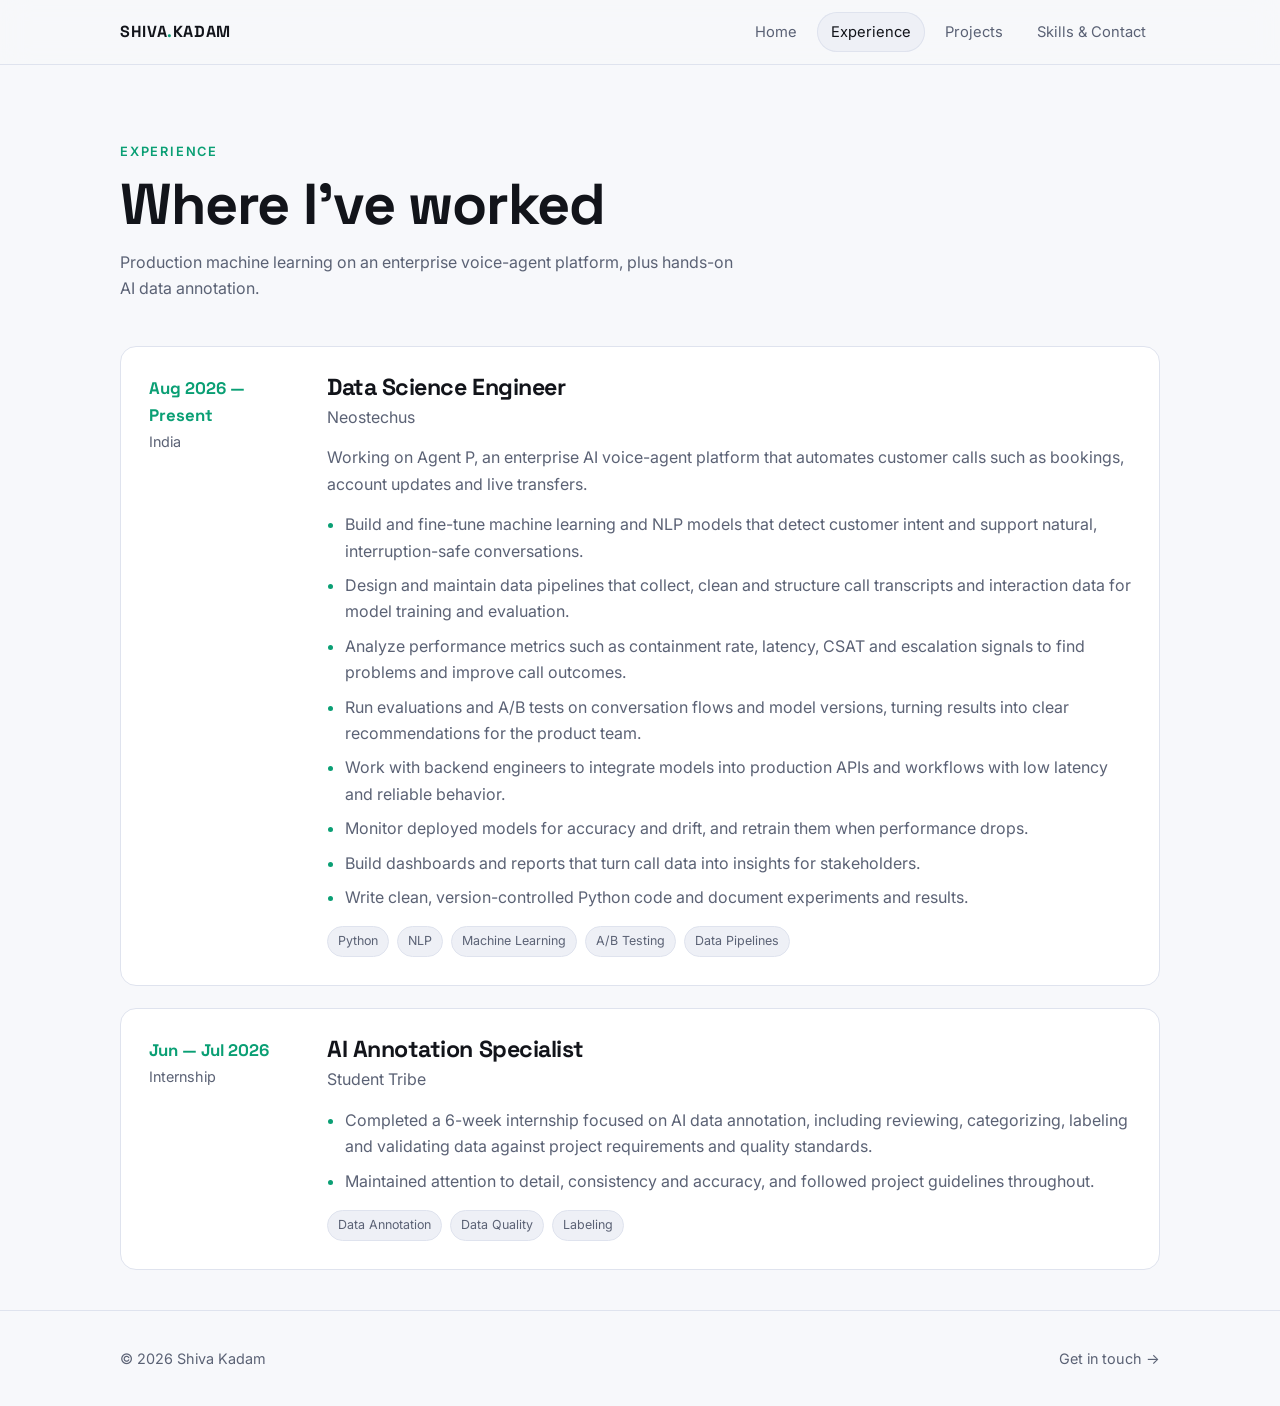
==== experience.html @ d68399bc "Add files via upload" ====
<!doctype html>
<html lang="en">
<head>
<meta charset="utf-8">
<meta name="viewport" content="width=device-width, initial-scale=1">
<title>Experience — Shiva Kadam</title>
<meta name="description" content="Work experience of Shiva Kadam: Data Science Engineer at Neostechus and AI Annotation Specialist at Student Tribe.">
<link rel="preconnect" href="https://fonts.googleapis.com">
<link rel="preconnect" href="https://fonts.gstatic.com" crossorigin>
<link href="https://fonts.googleapis.com/css2?family=Inter:wght@400;500;600&family=Space+Grotesk:wght@500;700&display=swap" rel="stylesheet">
<link rel="canonical" href="https://shivakadam22.com/experience">
<link rel="stylesheet" href="/styles.css">
</head>
<body>
<header class="nav"><div class="wrap">
  <a class="logo" href="/">SHIVA<span>.</span>KADAM</a>
  <button class="burger" aria-label="Menu" aria-expanded="false">Menu</button>
  <nav class="links">
    <a href="/">Home</a>
    <a class="active" href="/experience">Experience</a>
    <a href="/projects">Projects</a>
    <a href="/skills">Skills &amp; Contact</a>
  </nav>
</div></header>

<main><div class="wrap">
  <div class="page-head">
    <span class="eyebrow">Experience</span>
    <h1>Where I've worked</h1>
    <p class="sub">Production machine learning on an enterprise voice-agent platform, plus hands-on AI data annotation.</p>
  </div>

  <div class="timeline">
    <article class="role reveal">
      <div class="when"><b>Aug 2026 — Present</b>India</div>
      <div>
        <h3>Data Science Engineer</h3>
        <p class="org">Neostechus</p>
        <p style="color:var(--muted);margin-bottom:14px">Working on Agent P, an enterprise AI voice-agent platform that automates customer calls such as bookings, account updates and live transfers.</p>
        <ul>
          <li>Build and fine-tune machine learning and NLP models that detect customer intent and support natural, interruption-safe conversations.</li>
          <li>Design and maintain data pipelines that collect, clean and structure call transcripts and interaction data for model training and evaluation.</li>
          <li>Analyze performance metrics such as containment rate, latency, CSAT and escalation signals to find problems and improve call outcomes.</li>
          <li>Run evaluations and A/B tests on conversation flows and model versions, turning results into clear recommendations for the product team.</li>
          <li>Work with backend engineers to integrate models into production APIs and workflows with low latency and reliable behavior.</li>
          <li>Monitor deployed models for accuracy and drift, and retrain them when performance drops.</li>
          <li>Build dashboards and reports that turn call data into insights for stakeholders.</li>
          <li>Write clean, version-controlled Python code and document experiments and results.</li>
        </ul>
        <div class="tags"><span class="tag">Python</span><span class="tag">NLP</span><span class="tag">Machine Learning</span><span class="tag">A/B Testing</span><span class="tag">Data Pipelines</span></div>
      </div>
    </article>

    <article class="role reveal">
      <div class="when"><b>Jun — Jul 2026</b>Internship</div>
      <div>
        <h3>AI Annotation Specialist</h3>
        <p class="org">Student Tribe</p>
        <ul>
          <li>Completed a 6-week internship focused on AI data annotation, including reviewing, categorizing, labeling and validating data against project requirements and quality standards.</li>
          <li>Maintained attention to detail, consistency and accuracy, and followed project guidelines throughout.</li>
        </ul>
        <div class="tags"><span class="tag">Data Annotation</span><span class="tag">Data Quality</span><span class="tag">Labeling</span></div>
      </div>
    </article>
  </div>
</div></main>

<footer><div class="wrap">
  <span>© 2026 Shiva Kadam</span>
  <a href="/skills#contact">Get in touch →</a>
</div></footer>
<script src="/script.js"></script>
</body>
</html>
---- styles.css ----
:root{
  --bg:#0b0c0f;--bg2:#12141a;--card:#151821;--line:#232734;
  --text:#e9ebf1;--muted:#9aa1b2;--accent:#7cf0c4;--accent2:#6aa7ff;
  --radius:16px;--max:1080px;
}
@media (prefers-color-scheme: light){
  :root{--bg:#f7f8fb;--bg2:#eef0f6;--card:#ffffff;--line:#dfe3ee;--text:#12141a;--muted:#5b6275;--accent:#0a9f74;--accent2:#2d63d8}
}
*{box-sizing:border-box;margin:0;padding:0}
html{scroll-behavior:smooth}
body{background:var(--bg);color:var(--text);font-family:'Inter',system-ui,sans-serif;line-height:1.65;-webkit-font-smoothing:antialiased}
a{color:inherit;text-decoration:none}
h1,h2,h3{font-family:'Space Grotesk','Inter',sans-serif;line-height:1.1;letter-spacing:-.02em}
.wrap{max-width:var(--max);margin:0 auto;padding:0 20px}

/* nav */
header.nav{position:sticky;top:0;z-index:50;backdrop-filter:blur(14px);background:color-mix(in srgb,var(--bg) 80%,transparent);border-bottom:1px solid var(--line)}
.nav .wrap{display:flex;align-items:center;justify-content:space-between;height:64px}
.logo{font-family:'Space Grotesk';font-weight:700;letter-spacing:.04em}
.logo span{color:var(--accent)}
.links{display:flex;gap:6px;align-items:center}
.links a{padding:8px 14px;border-radius:999px;color:var(--muted);font-size:.92rem;transition:.2s}
.links a:hover{color:var(--text);background:var(--bg2)}
.links a.active{color:var(--text);background:var(--bg2);box-shadow:inset 0 0 0 1px var(--line)}
.burger{display:none;background:none;border:1px solid var(--line);color:var(--text);border-radius:10px;padding:8px 12px;font-size:1rem;cursor:pointer}
@media(max-width:720px){
  .burger{display:block}
  .links{display:none;position:absolute;top:64px;left:0;right:0;flex-direction:column;align-items:stretch;background:var(--bg);border-bottom:1px solid var(--line);padding:12px 20px}
  .links.open{display:flex}
}

/* hero */
.hero{padding:96px 0 72px;position:relative;overflow:hidden}
.hero::before{content:"";position:absolute;inset:-20% -10% auto auto;width:560px;height:560px;background:radial-gradient(circle,color-mix(in srgb,var(--accent) 22%,transparent),transparent 65%);filter:blur(20px);pointer-events:none}
.badge{display:inline-flex;gap:8px;align-items:center;font-size:.82rem;color:var(--muted);border:1px solid var(--line);padding:6px 12px;border-radius:999px;background:var(--bg2)}
.dot{width:8px;height:8px;border-radius:50%;background:var(--accent);box-shadow:0 0 0 4px color-mix(in srgb,var(--accent) 25%,transparent)}
.hero h1{font-size:clamp(2.8rem,9vw,6rem);margin:22px 0 14px;font-weight:700}
.hero h1 em{font-style:normal;color:var(--accent)}
.lede{font-size:clamp(1.05rem,2.2vw,1.35rem);color:var(--muted);max-width:640px}
.cta{display:flex;flex-wrap:wrap;gap:12px;margin-top:32px}
.btn{display:inline-flex;align-items:center;gap:8px;padding:12px 20px;border-radius:12px;font-weight:600;font-size:.95rem;border:1px solid var(--line);background:var(--card);transition:.2s}
.btn:hover{transform:translateY(-2px);border-color:var(--accent)}
.btn.primary{background:var(--accent);color:#07130e;border-color:transparent}
.stats{display:grid;grid-template-columns:repeat(auto-fit,minmax(170px,1fr));gap:14px;margin-top:56px}
.stat{padding:18px;border:1px solid var(--line);border-radius:var(--radius);background:var(--card)}
.stat b{display:block;font-family:'Space Grotesk';font-size:1.25rem}
.stat span{color:var(--muted);font-size:.88rem}

/* sections */
section{padding:64px 0}
.eyebrow{color:var(--accent);font-size:.8rem;letter-spacing:.14em;text-transform:uppercase;font-weight:600}
h2{font-size:clamp(1.8rem,4.5vw,2.8rem);margin:10px 0 12px}
.sub{color:var(--muted);max-width:620px}
.page-head{padding:72px 0 8px}
.page-head h1{font-size:clamp(2.2rem,6vw,3.6rem);margin:10px 0 12px}

/* cards */
.grid{display:grid;gap:18px;grid-template-columns:repeat(auto-fill,minmax(300px,1fr));margin-top:32px}
.card{background:var(--card);border:1px solid var(--line);border-radius:var(--radius);padding:24px;transition:.25s;display:flex;flex-direction:column;gap:12px}
.card:hover{transform:translateY(-4px);border-color:color-mix(in srgb,var(--accent) 60%,var(--line))}
.card h3{font-size:1.3rem}
.card p{color:var(--muted);font-size:.97rem}
.tag{display:inline-block;font-size:.78rem;padding:4px 10px;border-radius:999px;border:1px solid var(--line);color:var(--muted);background:var(--bg2)}
.tags{display:flex;flex-wrap:wrap;gap:8px}
.kind{font-size:.76rem;color:var(--accent2);text-transform:uppercase;letter-spacing:.1em;font-weight:600}

/* filters */
.filters{display:flex;flex-wrap:wrap;gap:8px;margin-top:28px}
.chip{border:1px solid var(--line);background:var(--card);color:var(--muted);padding:8px 16px;border-radius:999px;cursor:pointer;font:inherit;font-size:.9rem;transition:.2s}
.chip.on,.chip:hover{color:var(--text);border-color:var(--accent)}
.chip.on{background:color-mix(in srgb,var(--accent) 14%,var(--card))}

/* timeline */
.timeline{margin-top:36px;display:grid;gap:22px;position:relative}
.role{display:grid;grid-template-columns:150px 1fr;gap:28px;padding:28px;border:1px solid var(--line);border-radius:var(--radius);background:var(--card)}
.role .when{color:var(--muted);font-size:.9rem}
.role .when b{display:block;color:var(--accent);font-family:'Space Grotesk';font-size:1.05rem}
.role h3{font-size:1.45rem}
.role .org{color:var(--muted);margin:4px 0 14px}
.role ul{padding-left:18px;display:grid;gap:8px;color:var(--muted)}
.role li::marker{color:var(--accent)}
.role .tags{margin-top:16px}
@media(max-width:720px){.role{grid-template-columns:1fr;gap:12px;padding:22px}}

/* skills */
.skillgrid{display:grid;gap:18px;grid-template-columns:repeat(auto-fit,minmax(260px,1fr));margin-top:32px}
.skillbox h3{font-size:1.05rem;margin-bottom:12px}

/* contact */
.contact{display:grid;gap:14px;margin-top:28px}
.contact a.row{display:flex;justify-content:space-between;gap:12px;padding:18px 20px;border:1px solid var(--line);border-radius:14px;background:var(--card);transition:.2s;flex-wrap:wrap}
.contact a.row:hover{border-color:var(--accent);transform:translateX(4px)}
.contact .k{color:var(--muted)}

footer{border-top:1px solid var(--line);padding:36px 0;color:var(--muted);font-size:.9rem;margin-top:40px}
footer .wrap{display:flex;justify-content:space-between;gap:16px;flex-wrap:wrap}

.reveal{opacity:0;transform:translateY(14px);transition:opacity .6s,transform .6s}
.reveal.in{opacity:1;transform:none}
@media(prefers-reduced-motion:reduce){.reveal{opacity:1;transform:none;transition:none}html{scroll-behavior:auto}}
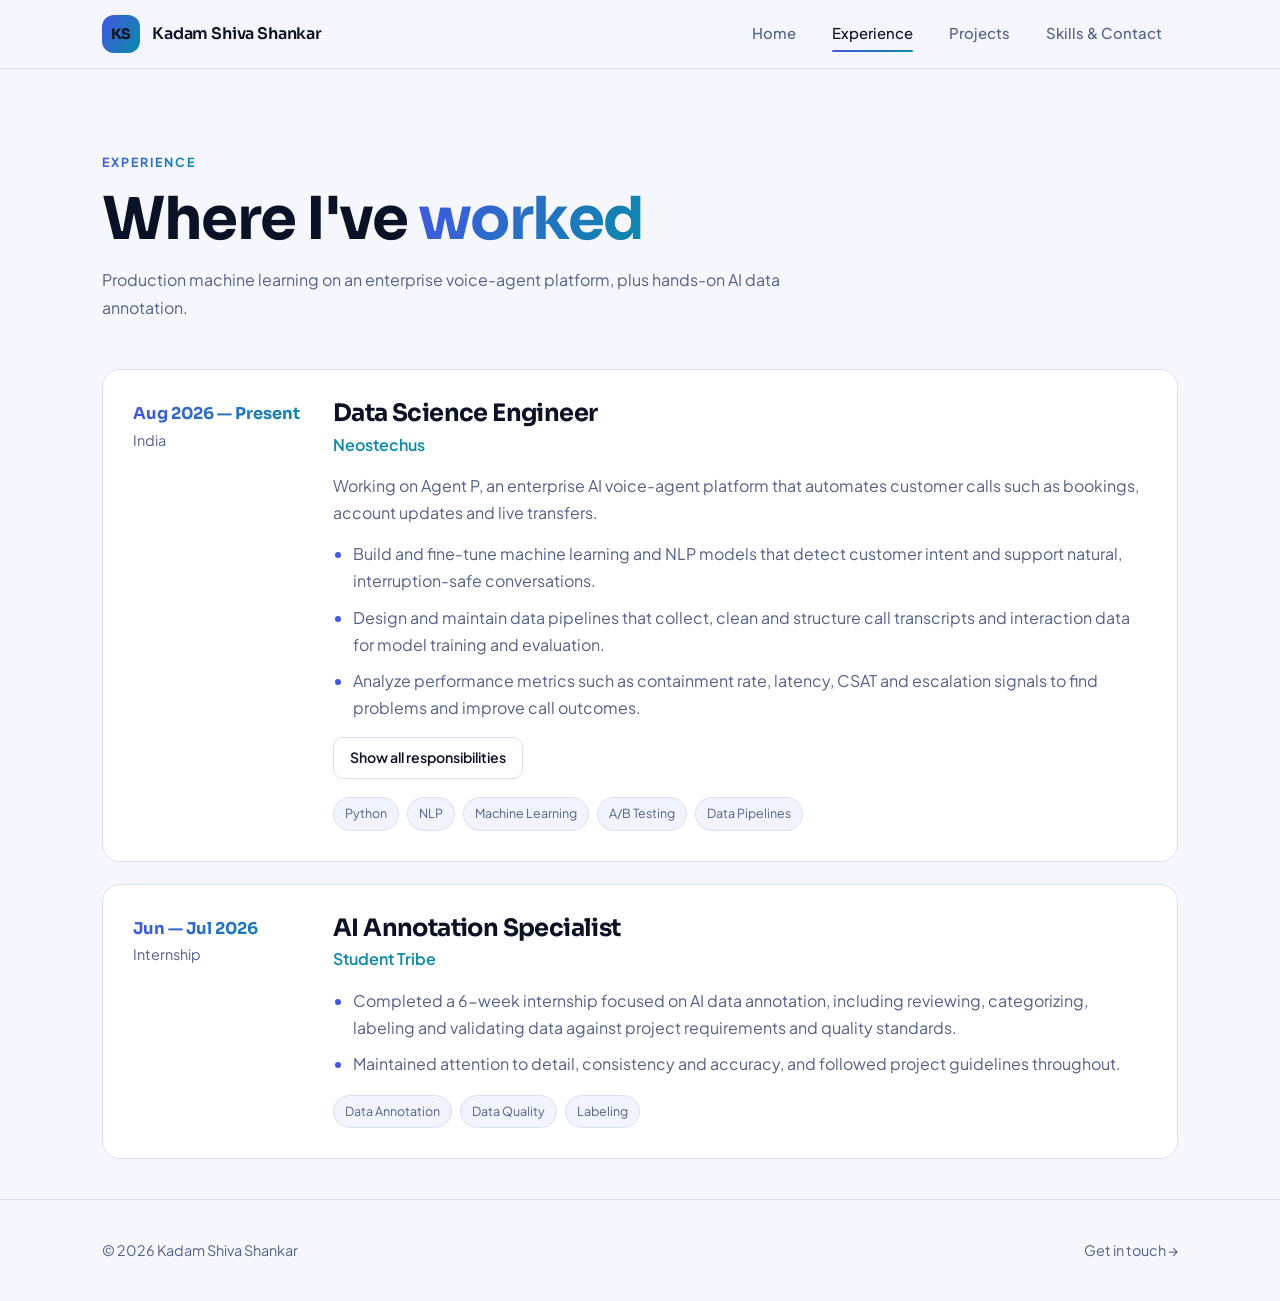
==== commit 0c6519a0: "Add files via upload" ====
--- a/experience.html
+++ b/experience.html
@@ -3,17 +3,17 @@
 <head>
 <meta charset="utf-8">
 <meta name="viewport" content="width=device-width, initial-scale=1">
-<title>Experience — Shiva Kadam</title>
-<meta name="description" content="Work experience of Shiva Kadam: Data Science Engineer at Neostechus and AI Annotation Specialist at Student Tribe.">
+<title>Experience — Kadam Shiva Shankar</title>
+<meta name="description" content="Experience of Kadam Shiva Shankar: Data Science Engineer at Neostechus and AI Annotation Specialist at Student Tribe.">
 <link rel="preconnect" href="https://fonts.googleapis.com">
 <link rel="preconnect" href="https://fonts.gstatic.com" crossorigin>
-<link href="https://fonts.googleapis.com/css2?family=Inter:wght@400;500;600&family=Space+Grotesk:wght@500;700&display=swap" rel="stylesheet">
+<link href="https://fonts.googleapis.com/css2?family=Plus+Jakarta+Sans:wght@400;500;600&family=Sora:wght@500;600;700&display=swap" rel="stylesheet">
 <link rel="canonical" href="https://shivakadam22.com/experience">
 <link rel="stylesheet" href="/styles.css">
 </head>
 <body>
 <header class="nav"><div class="wrap">
-  <a class="logo" href="/">SHIVA<span>.</span>KADAM</a>
+  <a class="logo" href="/"><span class="mark">KS</span><span class="full">Kadam Shiva Shankar</span></a>
   <button class="burger" aria-label="Menu" aria-expanded="false">Menu</button>
   <nav class="links">
     <a href="/">Home</a>
@@ -26,7 +26,7 @@
 <main><div class="wrap">
   <div class="page-head">
     <span class="eyebrow">Experience</span>
-    <h1>Where I've worked</h1>
+    <h1>Where I've <span class="grad">worked</span></h1>
     <p class="sub">Production machine learning on an enterprise voice-agent platform, plus hands-on AI data annotation.</p>
   </div>
 
@@ -41,12 +41,13 @@
           <li>Build and fine-tune machine learning and NLP models that detect customer intent and support natural, interruption-safe conversations.</li>
           <li>Design and maintain data pipelines that collect, clean and structure call transcripts and interaction data for model training and evaluation.</li>
           <li>Analyze performance metrics such as containment rate, latency, CSAT and escalation signals to find problems and improve call outcomes.</li>
-          <li>Run evaluations and A/B tests on conversation flows and model versions, turning results into clear recommendations for the product team.</li>
-          <li>Work with backend engineers to integrate models into production APIs and workflows with low latency and reliable behavior.</li>
-          <li>Monitor deployed models for accuracy and drift, and retrain them when performance drops.</li>
-          <li>Build dashboards and reports that turn call data into insights for stakeholders.</li>
-          <li>Write clean, version-controlled Python code and document experiments and results.</li>
+          <li class="extra">Run evaluations and A/B tests on conversation flows and model versions, turning results into clear recommendations for the product team.</li>
+          <li class="extra">Work with backend engineers to integrate models into production APIs and workflows with low latency and reliable behavior.</li>
+          <li class="extra">Monitor deployed models for accuracy and drift, and retrain them when performance drops.</li>
+          <li class="extra">Build dashboards and reports that turn call data into insights for stakeholders.</li>
+          <li class="extra">Write clean, version-controlled Python code and document experiments and results.</li>
         </ul>
+        <button class="toggle" type="button">Show all responsibilities</button>
         <div class="tags"><span class="tag">Python</span><span class="tag">NLP</span><span class="tag">Machine Learning</span><span class="tag">A/B Testing</span><span class="tag">Data Pipelines</span></div>
       </div>
     </article>
@@ -67,7 +68,7 @@
 </div></main>
 
 <footer><div class="wrap">
-  <span>© 2026 Shiva Kadam</span>
+  <span>© 2026 Kadam Shiva Shankar</span>
   <a href="/skills#contact">Get in touch →</a>
 </div></footer>
 <script src="/script.js"></script>
--- a/styles.css
+++ b/styles.css
@@ -1,100 +1,185 @@
+/* ===== Tokens ===== */
 :root{
-  --bg:#0b0c0f;--bg2:#12141a;--card:#151821;--line:#232734;
-  --text:#e9ebf1;--muted:#9aa1b2;--accent:#7cf0c4;--accent2:#6aa7ff;
-  --radius:16px;--max:1080px;
+  --bg:#080c18;--bg2:#0d1326;--card:#111933;--card2:#16203f;--line:#212c52;
+  --text:#eef1fb;--muted:#98a4c8;--a1:#7b8cff;--a2:#46d0e6;
+  --grad:linear-gradient(120deg,var(--a1),var(--a2));
+  --radius:18px;--max:1120px;
+  --head:'Sora',system-ui,sans-serif;--body:'Plus Jakarta Sans',system-ui,sans-serif;
+  --shadow:0 20px 50px -24px rgba(0,0,0,.7);
 }
 @media (prefers-color-scheme: light){
-  :root{--bg:#f7f8fb;--bg2:#eef0f6;--card:#ffffff;--line:#dfe3ee;--text:#12141a;--muted:#5b6275;--accent:#0a9f74;--accent2:#2d63d8}
+  :root{--bg:#f5f7fd;--bg2:#eaeefb;--card:#ffffff;--card2:#f1f4fd;--line:#d9e0f3;
+    --text:#0c1226;--muted:#54608a;--a1:#4357e0;--a2:#0a8aa8;--shadow:0 20px 40px -26px rgba(30,45,110,.35)}
 }
 *{box-sizing:border-box;margin:0;padding:0}
 html{scroll-behavior:smooth}
-body{background:var(--bg);color:var(--text);font-family:'Inter',system-ui,sans-serif;line-height:1.65;-webkit-font-smoothing:antialiased}
+body{background:var(--bg);color:var(--text);font-family:var(--body);line-height:1.7;-webkit-font-smoothing:antialiased;opacity:0;animation:pagein .6s .05s forwards}
+body.leaving{animation:pageout .25s forwards}
+@keyframes pagein{to{opacity:1}}
+@keyframes pageout{to{opacity:0;transform:translateY(-6px)}}
 a{color:inherit;text-decoration:none}
-h1,h2,h3{font-family:'Space Grotesk','Inter',sans-serif;line-height:1.1;letter-spacing:-.02em}
-.wrap{max-width:var(--max);margin:0 auto;padding:0 20px}
+button{font:inherit;color:inherit}
+h1,h2,h3{font-family:var(--head);line-height:1.12;letter-spacing:-.025em}
+.wrap{max-width:var(--max);margin:0 auto;padding:0 22px}
+.grad{background:var(--grad);-webkit-background-clip:text;background-clip:text;color:transparent}
+::selection{background:color-mix(in srgb,var(--a1) 40%,transparent)}
 
-/* nav */
-header.nav{position:sticky;top:0;z-index:50;backdrop-filter:blur(14px);background:color-mix(in srgb,var(--bg) 80%,transparent);border-bottom:1px solid var(--line)}
-.nav .wrap{display:flex;align-items:center;justify-content:space-between;height:64px}
-.logo{font-family:'Space Grotesk';font-weight:700;letter-spacing:.04em}
-.logo span{color:var(--accent)}
-.links{display:flex;gap:6px;align-items:center}
-.links a{padding:8px 14px;border-radius:999px;color:var(--muted);font-size:.92rem;transition:.2s}
-.links a:hover{color:var(--text);background:var(--bg2)}
-.links a.active{color:var(--text);background:var(--bg2);box-shadow:inset 0 0 0 1px var(--line)}
-.burger{display:none;background:none;border:1px solid var(--line);color:var(--text);border-radius:10px;padding:8px 12px;font-size:1rem;cursor:pointer}
-@media(max-width:720px){
+/* progress */
+.progress{position:fixed;top:0;left:0;height:3px;width:0;background:var(--grad);z-index:100;transition:width .1s}
+
+/* ===== Nav ===== */
+header.nav{position:sticky;top:0;z-index:60;backdrop-filter:blur(16px) saturate(1.4);background:color-mix(in srgb,var(--bg) 78%,transparent);border-bottom:1px solid var(--line)}
+.nav .wrap{display:flex;align-items:center;justify-content:space-between;height:68px}
+.logo{display:flex;align-items:center;gap:12px;font-family:var(--head);font-weight:600;letter-spacing:-.01em}
+.mark{width:38px;height:38px;border-radius:12px;background:var(--grad);display:grid;place-items:center;color:#06101f;font-weight:700;font-size:.9rem;transition:transform .4s cubic-bezier(.3,1.6,.5,1)}
+.logo:hover .mark{transform:rotate(-8deg) scale(1.08)}
+.links{display:flex;gap:4px;align-items:center}
+.links a{position:relative;padding:9px 16px;border-radius:10px;color:var(--muted);font-size:.93rem;font-weight:500;transition:color .2s}
+.links a::after{content:"";position:absolute;left:16px;right:16px;bottom:4px;height:2px;border-radius:2px;background:var(--grad);transform:scaleX(0);transform-origin:left;transition:transform .3s}
+.links a:hover{color:var(--text)}
+.links a:hover::after,.links a.active::after{transform:scaleX(1)}
+.links a.active{color:var(--text)}
+.burger{display:none;background:var(--card);border:1px solid var(--line);border-radius:10px;padding:8px 14px;cursor:pointer}
+@media(max-width:760px){
   .burger{display:block}
-  .links{display:none;position:absolute;top:64px;left:0;right:0;flex-direction:column;align-items:stretch;background:var(--bg);border-bottom:1px solid var(--line);padding:12px 20px}
-  .links.open{display:flex}
+  .links{display:none;position:absolute;top:68px;left:0;right:0;flex-direction:column;align-items:stretch;background:var(--bg);border-bottom:1px solid var(--line);padding:12px 22px 18px}
+  .links.open{display:flex;animation:drop .3s}
+  .links a::after{left:16px;right:auto;width:28px}
+  .logo span.full{display:none}
 }
+@keyframes drop{from{opacity:0;transform:translateY(-8px)}}
 
-/* hero */
-.hero{padding:96px 0 72px;position:relative;overflow:hidden}
-.hero::before{content:"";position:absolute;inset:-20% -10% auto auto;width:560px;height:560px;background:radial-gradient(circle,color-mix(in srgb,var(--accent) 22%,transparent),transparent 65%);filter:blur(20px);pointer-events:none}
-.badge{display:inline-flex;gap:8px;align-items:center;font-size:.82rem;color:var(--muted);border:1px solid var(--line);padding:6px 12px;border-radius:999px;background:var(--bg2)}
-.dot{width:8px;height:8px;border-radius:50%;background:var(--accent);box-shadow:0 0 0 4px color-mix(in srgb,var(--accent) 25%,transparent)}
-.hero h1{font-size:clamp(2.8rem,9vw,6rem);margin:22px 0 14px;font-weight:700}
-.hero h1 em{font-style:normal;color:var(--accent)}
-.lede{font-size:clamp(1.05rem,2.2vw,1.35rem);color:var(--muted);max-width:640px}
-.cta{display:flex;flex-wrap:wrap;gap:12px;margin-top:32px}
-.btn{display:inline-flex;align-items:center;gap:8px;padding:12px 20px;border-radius:12px;font-weight:600;font-size:.95rem;border:1px solid var(--line);background:var(--card);transition:.2s}
-.btn:hover{transform:translateY(-2px);border-color:var(--accent)}
-.btn.primary{background:var(--accent);color:#07130e;border-color:transparent}
-.stats{display:grid;grid-template-columns:repeat(auto-fit,minmax(170px,1fr));gap:14px;margin-top:56px}
-.stat{padding:18px;border:1px solid var(--line);border-radius:var(--radius);background:var(--card)}
-.stat b{display:block;font-family:'Space Grotesk';font-size:1.25rem}
-.stat span{color:var(--muted);font-size:.88rem}
+/* ===== Hero ===== */
+.hero{padding:104px 0 70px;position:relative;overflow:hidden}
+.orb{position:absolute;border-radius:50%;filter:blur(60px);opacity:.5;pointer-events:none;animation:float 14s ease-in-out infinite}
+.orb.o1{width:420px;height:420px;background:var(--a1);top:-120px;right:-80px;opacity:.28}
+.orb.o2{width:340px;height:340px;background:var(--a2);bottom:-140px;left:-60px;opacity:.2;animation-delay:-6s}
+@keyframes float{50%{transform:translate(30px,24px) scale(1.06)}}
+.hero .wrap{position:relative}
+.badge{display:inline-flex;gap:10px;align-items:center;font-size:.84rem;color:var(--muted);border:1px solid var(--line);padding:7px 14px;border-radius:999px;background:var(--card)}
+.dot{width:8px;height:8px;border-radius:50%;background:#37e0a1;animation:pulse 2s infinite}
+@keyframes pulse{0%{box-shadow:0 0 0 0 rgba(55,224,161,.55)}100%{box-shadow:0 0 0 10px rgba(55,224,161,0)}}
+.hero h1{font-size:clamp(2.6rem,8.4vw,5.6rem);margin:24px 0 16px;font-weight:700}
+.role-line{font-family:var(--head);font-size:clamp(1.1rem,2.6vw,1.6rem);color:var(--muted);height:1.6em;overflow:hidden}
+.role-line b{display:inline-block;font-weight:600;color:var(--text);transition:transform .45s,opacity .45s}
+.role-line b.out{transform:translateY(-100%);opacity:0}
+.lede{margin-top:20px;font-size:clamp(1rem,2vw,1.18rem);color:var(--muted);max-width:640px}
+.cta{display:flex;flex-wrap:wrap;gap:12px;margin-top:34px}
+.btn{position:relative;overflow:hidden;display:inline-flex;align-items:center;gap:10px;padding:13px 22px;border-radius:12px;font-weight:600;font-size:.95rem;border:1px solid var(--line);background:var(--card);cursor:pointer;transition:transform .2s,border-color .2s,box-shadow .2s}
+.btn:hover{transform:translateY(-3px);border-color:var(--a1);box-shadow:0 12px 28px -14px var(--a1)}
+.btn:active{transform:translateY(0) scale(.97)}
+.btn.primary{background:var(--grad);color:#06101f;border-color:transparent}
+.ripple{position:absolute;border-radius:50%;background:rgba(255,255,255,.45);transform:scale(0);animation:rip .6s linear;pointer-events:none}
+@keyframes rip{to{transform:scale(4);opacity:0}}
+.stats{display:grid;grid-template-columns:repeat(auto-fit,minmax(190px,1fr));gap:14px;margin-top:64px}
+.stat{padding:22px;border:1px solid var(--line);border-radius:var(--radius);background:var(--card);transition:transform .3s,border-color .3s}
+.stat:hover{transform:translateY(-4px);border-color:var(--a1)}
+.stat b{display:block;font-family:var(--head);font-size:2rem;line-height:1.1}
+.stat span{color:var(--muted);font-size:.9rem}
 
-/* sections */
-section{padding:64px 0}
-.eyebrow{color:var(--accent);font-size:.8rem;letter-spacing:.14em;text-transform:uppercase;font-weight:600}
-h2{font-size:clamp(1.8rem,4.5vw,2.8rem);margin:10px 0 12px}
-.sub{color:var(--muted);max-width:620px}
-.page-head{padding:72px 0 8px}
-.page-head h1{font-size:clamp(2.2rem,6vw,3.6rem);margin:10px 0 12px}
+/* ===== Sections ===== */
+section{padding:68px 0}
+.eyebrow{display:inline-block;font-size:.78rem;letter-spacing:.16em;text-transform:uppercase;font-weight:700;background:var(--grad);-webkit-background-clip:text;background-clip:text;color:transparent}
+h2{font-size:clamp(1.8rem,4.4vw,2.8rem);margin:10px 0 14px}
+.sub{color:var(--muted);max-width:680px}
+.page-head{padding:78px 0 10px}
+.page-head h1{font-size:clamp(2.2rem,6vw,3.7rem);margin:12px 0 14px}
 
-/* cards */
-.grid{display:grid;gap:18px;grid-template-columns:repeat(auto-fill,minmax(300px,1fr));margin-top:32px}
-.card{background:var(--card);border:1px solid var(--line);border-radius:var(--radius);padding:24px;transition:.25s;display:flex;flex-direction:column;gap:12px}
-.card:hover{transform:translateY(-4px);border-color:color-mix(in srgb,var(--accent) 60%,var(--line))}
-.card h3{font-size:1.3rem}
-.card p{color:var(--muted);font-size:.97rem}
-.tag{display:inline-block;font-size:.78rem;padding:4px 10px;border-radius:999px;border:1px solid var(--line);color:var(--muted);background:var(--bg2)}
+/* ===== Cards ===== */
+.grid{display:grid;gap:18px;grid-template-columns:repeat(auto-fill,minmax(300px,1fr));margin-top:34px}
+.card{position:relative;background:var(--card);border:1px solid var(--line);border-radius:var(--radius);padding:26px;transition:transform .3s,border-color .3s,box-shadow .3s;display:flex;flex-direction:column;gap:12px;overflow:hidden}
+.card::before{content:"";position:absolute;inset:0;background:radial-gradient(380px circle at var(--mx,50%) var(--my,0%),color-mix(in srgb,var(--a1) 18%,transparent),transparent 60%);opacity:0;transition:opacity .3s;pointer-events:none}
+.card:hover{transform:translateY(-5px);border-color:color-mix(in srgb,var(--a1) 65%,var(--line));box-shadow:var(--shadow)}
+.card:hover::before{opacity:1}
+.card h3{font-size:1.28rem}
+.card p{color:var(--muted);font-size:.96rem}
+.kind{font-size:.74rem;color:var(--a2);text-transform:uppercase;letter-spacing:.12em;font-weight:700}
+.ico{width:44px;height:44px;border-radius:12px;background:color-mix(in srgb,var(--a1) 16%,var(--card2));display:grid;place-items:center;color:var(--a1)}
+.ico svg{width:22px;height:22px}
 .tags{display:flex;flex-wrap:wrap;gap:8px}
-.kind{font-size:.76rem;color:var(--accent2);text-transform:uppercase;letter-spacing:.1em;font-weight:600}
+.tag{font-size:.78rem;padding:5px 11px;border-radius:999px;border:1px solid var(--line);color:var(--muted);background:var(--card2)}
 
-/* filters */
-.filters{display:flex;flex-wrap:wrap;gap:8px;margin-top:28px}
-.chip{border:1px solid var(--line);background:var(--card);color:var(--muted);padding:8px 16px;border-radius:999px;cursor:pointer;font:inherit;font-size:.9rem;transition:.2s}
-.chip.on,.chip:hover{color:var(--text);border-color:var(--accent)}
-.chip.on{background:color-mix(in srgb,var(--accent) 14%,var(--card))}
+/* project accordion cards */
+.proj{cursor:pointer;text-align:left;width:100%}
+.proj .head{display:flex;justify-content:space-between;gap:12px;align-items:flex-start}
+.chev{flex:none;width:34px;height:34px;border-radius:10px;border:1px solid var(--line);display:grid;place-items:center;transition:transform .35s,background .3s,border-color .3s}
+.proj.open .chev{transform:rotate(180deg);background:var(--grad);border-color:transparent;color:#06101f}
+.more{display:grid;grid-template-rows:0fr;transition:grid-template-rows .45s cubic-bezier(.3,.8,.3,1)}
+.more>div{overflow:hidden}
+.proj.open .more{grid-template-rows:1fr}
+.proj.open{border-color:var(--a1);box-shadow:0 0 0 1px var(--a1),var(--shadow)}
+.facts{display:grid;gap:10px;margin-top:10px;padding-top:16px;border-top:1px dashed var(--line)}
+.facts div{display:grid;grid-template-columns:100px 1fr;gap:10px;font-size:.92rem}
+.facts dt{color:var(--a2);font-weight:600}
+.facts dd{color:var(--muted)}
+.hint{font-size:.8rem;color:var(--muted);display:flex;align-items:center;gap:6px}
+
+/* filters + tabs */
+.filters,.tabs{display:flex;flex-wrap:wrap;gap:8px;margin-top:30px}
+.chip,.tab{border:1px solid var(--line);background:var(--card);color:var(--muted);padding:9px 18px;border-radius:999px;cursor:pointer;font-size:.9rem;font-weight:500;transition:all .25s}
+.chip:hover,.tab:hover{color:var(--text);border-color:var(--a1);transform:translateY(-2px)}
+.chip.on,.tab.on{background:var(--grad);color:#06101f;border-color:transparent;font-weight:600}
+[data-cat].hide{display:none}
+[data-cat].pop{animation:pop .45s cubic-bezier(.3,1.4,.5,1)}
+@keyframes pop{from{opacity:0;transform:scale(.94) translateY(10px)}}
+
+/* skills */
+.panel{display:none;margin-top:22px}
+.panel.on{display:block;animation:pop .45s}
+.skills{display:flex;flex-wrap:wrap;gap:12px}
+.skill{border:1px solid var(--line);background:var(--card);padding:12px 20px;border-radius:14px;cursor:pointer;font-weight:600;transition:all .25s}
+.skill:hover{transform:translateY(-3px);border-color:var(--a1)}
+.skill.on{background:linear-gradient(120deg,color-mix(in srgb,var(--a1) 85%,#000),color-mix(in srgb,var(--a2) 85%,#000));color:#fff;border-color:transparent;transform:translateY(-3px) scale(1.04);box-shadow:0 14px 30px -14px var(--a1)}
+.skill.bounce{animation:bounce .4s}
+@keyframes bounce{40%{transform:scale(1.12)}}
+.used{margin-top:20px;padding:18px 20px;border-radius:14px;border:1px dashed var(--a1);background:color-mix(in srgb,var(--a1) 8%,var(--card));color:var(--muted);min-height:62px;transition:all .3s}
+.used b{color:var(--text)}
 
 /* timeline */
-.timeline{margin-top:36px;display:grid;gap:22px;position:relative}
-.role{display:grid;grid-template-columns:150px 1fr;gap:28px;padding:28px;border:1px solid var(--line);border-radius:var(--radius);background:var(--card)}
+.timeline{margin-top:38px;display:grid;gap:22px}
+.role{position:relative;display:grid;grid-template-columns:170px 1fr;gap:30px;padding:30px;border:1px solid var(--line);border-radius:var(--radius);background:var(--card);transition:border-color .3s,transform .3s}
+.role:hover{border-color:color-mix(in srgb,var(--a1) 60%,var(--line))}
+.role .when b{display:block;font-family:var(--head);font-size:1.02rem;background:var(--grad);-webkit-background-clip:text;background-clip:text;color:transparent}
 .role .when{color:var(--muted);font-size:.9rem}
-.role .when b{display:block;color:var(--accent);font-family:'Space Grotesk';font-size:1.05rem}
-.role h3{font-size:1.45rem}
-.role .org{color:var(--muted);margin:4px 0 14px}
-.role ul{padding-left:18px;display:grid;gap:8px;color:var(--muted)}
-.role li::marker{color:var(--accent)}
-.role .tags{margin-top:16px}
-@media(max-width:720px){.role{grid-template-columns:1fr;gap:12px;padding:22px}}
+.role h3{font-size:1.5rem}
+.role .org{color:var(--a2);font-weight:600;margin:4px 0 14px}
+.role ul{padding-left:20px;display:grid;gap:9px;color:var(--muted)}
+.role li::marker{color:var(--a1)}
+.role li.extra{display:none}
+.role.expanded li.extra{display:list-item;animation:pop .4s}
+.role .tags{margin-top:18px}
+.toggle{margin-top:16px;background:none;border:1px solid var(--line);border-radius:10px;padding:8px 16px;cursor:pointer;color:var(--text);font-size:.88rem;font-weight:600;transition:all .25s}
+.toggle:hover{border-color:var(--a1);background:var(--card2)}
+@media(max-width:760px){.role{grid-template-columns:1fr;gap:12px;padding:22px}}
 
-/* skills */
-.skillgrid{display:grid;gap:18px;grid-template-columns:repeat(auto-fit,minmax(260px,1fr));margin-top:32px}
-.skillbox h3{font-size:1.05rem;margin-bottom:12px}
+/* education */
+.edu{position:relative;margin-top:30px;display:grid;gap:18px;padding-left:30px}
+.edu::before{content:"";position:absolute;left:7px;top:8px;bottom:8px;width:2px;background:linear-gradient(var(--a1),var(--a2));opacity:.5}
+.edu .item{position:relative;padding:22px 24px;border:1px solid var(--line);border-radius:var(--radius);background:var(--card);transition:transform .3s,border-color .3s}
+.edu .item:hover{transform:translateX(6px);border-color:var(--a1)}
+.edu .item::before{content:"";position:absolute;left:-30px;top:30px;width:16px;height:16px;border-radius:50%;background:var(--bg);border:3px solid var(--a1)}
+.edu .item .yr{color:var(--a2);font-size:.85rem;font-weight:700}
+.edu .item h3{font-size:1.15rem;margin:4px 0}
+.edu .item p{color:var(--muted);font-size:.93rem}
 
 /* contact */
-.contact{display:grid;gap:14px;margin-top:28px}
-.contact a.row{display:flex;justify-content:space-between;gap:12px;padding:18px 20px;border:1px solid var(--line);border-radius:14px;background:var(--card);transition:.2s;flex-wrap:wrap}
-.contact a.row:hover{border-color:var(--accent);transform:translateX(4px)}
-.contact .k{color:var(--muted)}
+.contact{display:grid;gap:14px;margin-top:28px;max-width:720px}
+.row{display:flex;justify-content:space-between;align-items:center;gap:12px;padding:18px 22px;border:1px solid var(--line);border-radius:14px;background:var(--card);transition:all .25s;flex-wrap:wrap}
+a.row:hover,.row.copy:hover{border-color:var(--a1);transform:translateX(6px)}
+.row .k{color:var(--muted);font-size:.88rem;text-transform:uppercase;letter-spacing:.1em;font-weight:600}
+.copy{cursor:pointer;width:100%;text-align:left}
+.copy .act{font-size:.82rem;color:var(--a2);font-weight:600}
+.toast{position:fixed;left:50%;bottom:28px;transform:translate(-50%,30px);background:var(--grad);color:#06101f;padding:12px 22px;border-radius:12px;font-weight:700;opacity:0;pointer-events:none;transition:all .35s;z-index:120}
+.toast.show{opacity:1;transform:translate(-50%,0)}
 
-footer{border-top:1px solid var(--line);padding:36px 0;color:var(--muted);font-size:.9rem;margin-top:40px}
+footer{border-top:1px solid var(--line);padding:38px 0;color:var(--muted);font-size:.9rem;margin-top:40px}
 footer .wrap{display:flex;justify-content:space-between;gap:16px;flex-wrap:wrap}
+footer a:hover{color:var(--text)}
 
-.reveal{opacity:0;transform:translateY(14px);transition:opacity .6s,transform .6s}
+.reveal{opacity:0;transform:translateY(22px);transition:opacity .7s,transform .7s cubic-bezier(.2,.8,.2,1)}
 .reveal.in{opacity:1;transform:none}
-@media(prefers-reduced-motion:reduce){.reveal{opacity:1;transform:none;transition:none}html{scroll-behavior:auto}}
+.d1{transition-delay:.08s}.d2{transition-delay:.16s}.d3{transition-delay:.24s}.d4{transition-delay:.32s}
+@media(prefers-reduced-motion:reduce){
+  *{animation:none!important;transition:none!important}
+  body{opacity:1}.reveal{opacity:1;transform:none}html{scroll-behavior:auto}
+}
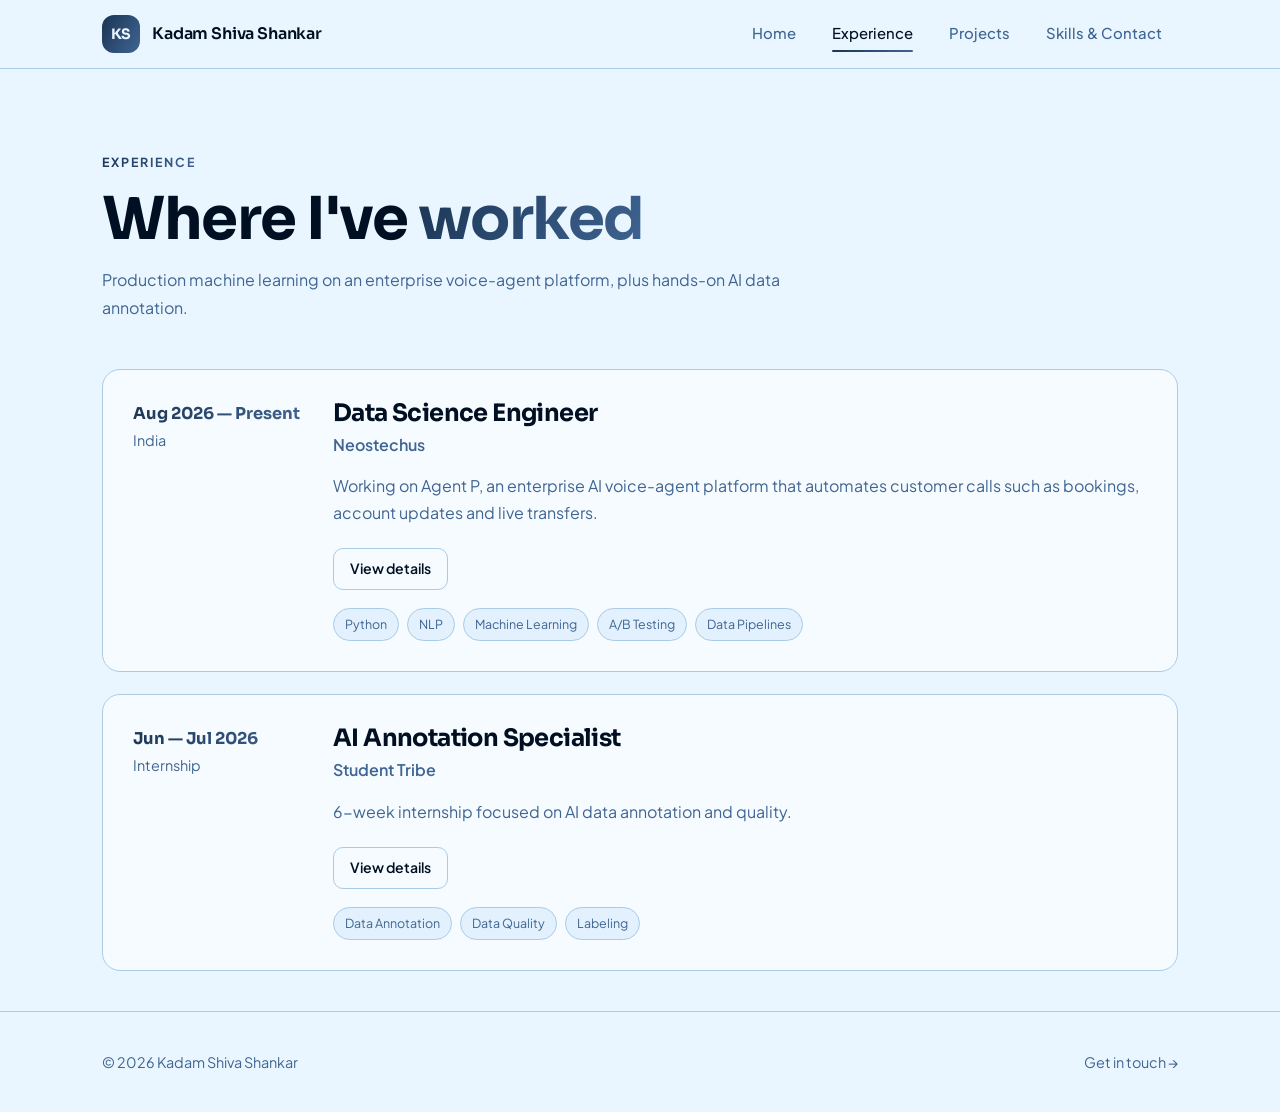
==== commit c0f31988: "Add files via upload" ====
--- a/experience.html
+++ b/experience.html
@@ -31,13 +31,13 @@
   </div>
 
   <div class="timeline">
-    <article class="role reveal">
+    <article class="role reveal" role="button" tabindex="0" aria-haspopup="dialog">
       <div class="when"><b>Aug 2026 — Present</b>India</div>
       <div>
         <h3>Data Science Engineer</h3>
         <p class="org">Neostechus</p>
-        <p style="color:var(--muted);margin-bottom:14px">Working on Agent P, an enterprise AI voice-agent platform that automates customer calls such as bookings, account updates and live transfers.</p>
-        <ul>
+        <p class="intro">Working on Agent P, an enterprise AI voice-agent platform that automates customer calls such as bookings, account updates and live transfers.</p>
+        <div class="detail"><ul>
           <li>Build and fine-tune machine learning and NLP models that detect customer intent and support natural, interruption-safe conversations.</li>
           <li>Design and maintain data pipelines that collect, clean and structure call transcripts and interaction data for model training and evaluation.</li>
           <li>Analyze performance metrics such as containment rate, latency, CSAT and escalation signals to find problems and improve call outcomes.</li>
@@ -46,21 +46,23 @@
           <li class="extra">Monitor deployed models for accuracy and drift, and retrain them when performance drops.</li>
           <li class="extra">Build dashboards and reports that turn call data into insights for stakeholders.</li>
           <li class="extra">Write clean, version-controlled Python code and document experiments and results.</li>
-        </ul>
-        <button class="toggle" type="button">Show all responsibilities</button>
+        </ul></div>
+        <button class="toggle" type="button">View details</button>
         <div class="tags"><span class="tag">Python</span><span class="tag">NLP</span><span class="tag">Machine Learning</span><span class="tag">A/B Testing</span><span class="tag">Data Pipelines</span></div>
       </div>
     </article>
 
-    <article class="role reveal">
+    <article class="role reveal" role="button" tabindex="0" aria-haspopup="dialog">
       <div class="when"><b>Jun — Jul 2026</b>Internship</div>
       <div>
         <h3>AI Annotation Specialist</h3>
         <p class="org">Student Tribe</p>
-        <ul>
+        <p class="intro">6-week internship focused on AI data annotation and quality.</p>
+        <div class="detail"><ul>
           <li>Completed a 6-week internship focused on AI data annotation, including reviewing, categorizing, labeling and validating data against project requirements and quality standards.</li>
           <li>Maintained attention to detail, consistency and accuracy, and followed project guidelines throughout.</li>
-        </ul>
+        </ul></div>
+        <button class="toggle" type="button">View details</button>
         <div class="tags"><span class="tag">Data Annotation</span><span class="tag">Data Quality</span><span class="tag">Labeling</span></div>
       </div>
     </article>
--- a/styles.css
+++ b/styles.css
@@ -1,15 +1,15 @@
-/* ===== Tokens ===== */
+/* ===== Tokens (blue palette: #000f22 #1b3554 #3f6593 #5b86b6 #80aad3 #c0e6fd) ===== */
 :root{
-  --bg:#080c18;--bg2:#0d1326;--card:#111933;--card2:#16203f;--line:#212c52;
-  --text:#eef1fb;--muted:#98a4c8;--a1:#7b8cff;--a2:#46d0e6;
-  --grad:linear-gradient(120deg,var(--a1),var(--a2));
+  --bg:#000f22;--bg2:#04162b;--card:#0a1d36;--card2:#13294a;--line:#27476c;
+  --text:#c0e6fd;--muted:#80aad3;--a1:#c0e6fd;--a2:#80aad3;--a3:#5b86b6;--on:#000f22;
+  --grad:linear-gradient(120deg,var(--a1),var(--a3));
   --radius:18px;--max:1120px;
   --head:'Sora',system-ui,sans-serif;--body:'Plus Jakarta Sans',system-ui,sans-serif;
-  --shadow:0 20px 50px -24px rgba(0,0,0,.7);
+  --shadow:0 20px 50px -24px rgba(0,0,0,.8);
 }
 @media (prefers-color-scheme: light){
-  :root{--bg:#f5f7fd;--bg2:#eaeefb;--card:#ffffff;--card2:#f1f4fd;--line:#d9e0f3;
-    --text:#0c1226;--muted:#54608a;--a1:#4357e0;--a2:#0a8aa8;--shadow:0 20px 40px -26px rgba(30,45,110,.35)}
+  :root{--bg:#eaf6ff;--bg2:#dcedfb;--card:#f6fbff;--card2:#e2f1fd;--line:#a9cbe6;
+    --text:#000f22;--muted:#3f6593;--a1:#1b3554;--a2:#3f6593;--a3:#3f6593;--on:#eaf6ff;--shadow:0 20px 40px -26px rgba(27,53,84,.45)}
 }
 *{box-sizing:border-box;margin:0;padding:0}
 html{scroll-behavior:smooth}
@@ -31,7 +31,7 @@
 header.nav{position:sticky;top:0;z-index:60;backdrop-filter:blur(16px) saturate(1.4);background:color-mix(in srgb,var(--bg) 78%,transparent);border-bottom:1px solid var(--line)}
 .nav .wrap{display:flex;align-items:center;justify-content:space-between;height:68px}
 .logo{display:flex;align-items:center;gap:12px;font-family:var(--head);font-weight:600;letter-spacing:-.01em}
-.mark{width:38px;height:38px;border-radius:12px;background:var(--grad);display:grid;place-items:center;color:#06101f;font-weight:700;font-size:.9rem;transition:transform .4s cubic-bezier(.3,1.6,.5,1)}
+.mark{width:38px;height:38px;border-radius:12px;background:var(--grad);display:grid;place-items:center;color:var(--on);font-weight:700;font-size:.9rem;transition:transform .4s cubic-bezier(.3,1.6,.5,1)}
 .logo:hover .mark{transform:rotate(-8deg) scale(1.08)}
 .links{display:flex;gap:4px;align-items:center}
 .links a{position:relative;padding:9px 16px;border-radius:10px;color:var(--muted);font-size:.93rem;font-weight:500;transition:color .2s}
@@ -52,13 +52,13 @@
 /* ===== Hero ===== */
 .hero{padding:104px 0 70px;position:relative;overflow:hidden}
 .orb{position:absolute;border-radius:50%;filter:blur(60px);opacity:.5;pointer-events:none;animation:float 14s ease-in-out infinite}
-.orb.o1{width:420px;height:420px;background:var(--a1);top:-120px;right:-80px;opacity:.28}
-.orb.o2{width:340px;height:340px;background:var(--a2);bottom:-140px;left:-60px;opacity:.2;animation-delay:-6s}
+.orb.o1{width:420px;height:420px;background:var(--a3);top:-120px;right:-80px;opacity:.3}
+.orb.o2{width:300px;height:300px;background:var(--a2);bottom:30px;left:-120px;opacity:.18;animation-delay:-6s}
 @keyframes float{50%{transform:translate(30px,24px) scale(1.06)}}
 .hero .wrap{position:relative}
 .badge{display:inline-flex;gap:10px;align-items:center;font-size:.84rem;color:var(--muted);border:1px solid var(--line);padding:7px 14px;border-radius:999px;background:var(--card)}
-.dot{width:8px;height:8px;border-radius:50%;background:#37e0a1;animation:pulse 2s infinite}
-@keyframes pulse{0%{box-shadow:0 0 0 0 rgba(55,224,161,.55)}100%{box-shadow:0 0 0 10px rgba(55,224,161,0)}}
+.dot{width:8px;height:8px;border-radius:50%;background:var(--a1);animation:pulse 2s infinite}
+@keyframes pulse{0%{box-shadow:0 0 0 0 color-mix(in srgb,var(--a1) 55%,transparent)}100%{box-shadow:0 0 0 10px color-mix(in srgb,var(--a1) 0%,transparent)}}
 .hero h1{font-size:clamp(2.6rem,8.4vw,5.6rem);margin:24px 0 16px;font-weight:700}
 .role-line{font-family:var(--head);font-size:clamp(1.1rem,2.6vw,1.6rem);color:var(--muted);height:1.6em;overflow:hidden}
 .role-line b{display:inline-block;font-weight:600;color:var(--text);transition:transform .45s,opacity .45s}
@@ -68,13 +68,12 @@
 .btn{position:relative;overflow:hidden;display:inline-flex;align-items:center;gap:10px;padding:13px 22px;border-radius:12px;font-weight:600;font-size:.95rem;border:1px solid var(--line);background:var(--card);cursor:pointer;transition:transform .2s,border-color .2s,box-shadow .2s}
 .btn:hover{transform:translateY(-3px);border-color:var(--a1);box-shadow:0 12px 28px -14px var(--a1)}
 .btn:active{transform:translateY(0) scale(.97)}
-.btn.primary{background:var(--grad);color:#06101f;border-color:transparent}
+.btn.primary{background:var(--grad);color:var(--on);border-color:transparent}
 .ripple{position:absolute;border-radius:50%;background:rgba(255,255,255,.45);transform:scale(0);animation:rip .6s linear;pointer-events:none}
 @keyframes rip{to{transform:scale(4);opacity:0}}
-.stats{display:grid;grid-template-columns:repeat(auto-fit,minmax(190px,1fr));gap:14px;margin-top:64px}
-.stat{padding:22px;border:1px solid var(--line);border-radius:var(--radius);background:var(--card);transition:transform .3s,border-color .3s}
-.stat:hover{transform:translateY(-4px);border-color:var(--a1)}
-.stat b{display:block;font-family:var(--head);font-size:2rem;line-height:1.1}
+.stats{display:flex;flex-wrap:wrap;gap:18px 56px;margin-top:56px}
+.stat{padding:0}
+.stat b{display:block;background:var(--grad);-webkit-background-clip:text;background-clip:text;color:transparent;font-family:var(--head);font-size:2rem;line-height:1.1}
 .stat span{color:var(--muted);font-size:.9rem}
 
 /* ===== Sections ===== */
@@ -103,7 +102,7 @@
 .proj{cursor:pointer;text-align:left;width:100%}
 .proj .head{display:flex;justify-content:space-between;gap:12px;align-items:flex-start}
 .chev{flex:none;width:34px;height:34px;border-radius:10px;border:1px solid var(--line);display:grid;place-items:center;transition:transform .35s,background .3s,border-color .3s}
-.proj.open .chev{transform:rotate(180deg);background:var(--grad);border-color:transparent;color:#06101f}
+.proj.open .chev{transform:rotate(180deg);background:var(--grad);border-color:transparent;color:var(--on)}
 .more{display:grid;grid-template-rows:0fr;transition:grid-template-rows .45s cubic-bezier(.3,.8,.3,1)}
 .more>div{overflow:hidden}
 .proj.open .more{grid-template-rows:1fr}
@@ -118,7 +117,7 @@
 .filters,.tabs{display:flex;flex-wrap:wrap;gap:8px;margin-top:30px}
 .chip,.tab{border:1px solid var(--line);background:var(--card);color:var(--muted);padding:9px 18px;border-radius:999px;cursor:pointer;font-size:.9rem;font-weight:500;transition:all .25s}
 .chip:hover,.tab:hover{color:var(--text);border-color:var(--a1);transform:translateY(-2px)}
-.chip.on,.tab.on{background:var(--grad);color:#06101f;border-color:transparent;font-weight:600}
+.chip.on,.tab.on{background:var(--grad);color:var(--on);border-color:transparent;font-weight:600}
 [data-cat].hide{display:none}
 [data-cat].pop{animation:pop .45s cubic-bezier(.3,1.4,.5,1)}
 @keyframes pop{from{opacity:0;transform:scale(.94) translateY(10px)}}
@@ -129,7 +128,7 @@
 .skills{display:flex;flex-wrap:wrap;gap:12px}
 .skill{border:1px solid var(--line);background:var(--card);padding:12px 20px;border-radius:14px;cursor:pointer;font-weight:600;transition:all .25s}
 .skill:hover{transform:translateY(-3px);border-color:var(--a1)}
-.skill.on{background:linear-gradient(120deg,color-mix(in srgb,var(--a1) 85%,#000),color-mix(in srgb,var(--a2) 85%,#000));color:#fff;border-color:transparent;transform:translateY(-3px) scale(1.04);box-shadow:0 14px 30px -14px var(--a1)}
+.skill.on{background:var(--grad);color:var(--on);border-color:transparent;transform:translateY(-3px) scale(1.04);box-shadow:0 14px 30px -14px var(--a1)}
 .skill.bounce{animation:bounce .4s}
 @keyframes bounce{40%{transform:scale(1.12)}}
 .used{margin-top:20px;padding:18px 20px;border-radius:14px;border:1px dashed var(--a1);background:color-mix(in srgb,var(--a1) 8%,var(--card));color:var(--muted);min-height:62px;transition:all .3s}
@@ -169,7 +168,7 @@
 .row .k{color:var(--muted);font-size:.88rem;text-transform:uppercase;letter-spacing:.1em;font-weight:600}
 .copy{cursor:pointer;width:100%;text-align:left}
 .copy .act{font-size:.82rem;color:var(--a2);font-weight:600}
-.toast{position:fixed;left:50%;bottom:28px;transform:translate(-50%,30px);background:var(--grad);color:#06101f;padding:12px 22px;border-radius:12px;font-weight:700;opacity:0;pointer-events:none;transition:all .35s;z-index:120}
+.toast{position:fixed;left:50%;bottom:28px;transform:translate(-50%,30px);background:var(--grad);color:var(--on);padding:12px 22px;border-radius:12px;font-weight:700;opacity:0;pointer-events:none;transition:all .35s;z-index:120}
 .toast.show{opacity:1;transform:translate(-50%,0)}
 
 footer{border-top:1px solid var(--line);padding:38px 0;color:var(--muted);font-size:.9rem;margin-top:40px}
@@ -179,7 +178,94 @@
 .reveal{opacity:0;transform:translateY(22px);transition:opacity .7s,transform .7s cubic-bezier(.2,.8,.2,1)}
 .reveal.in{opacity:1;transform:none}
 .d1{transition-delay:.08s}.d2{transition-delay:.16s}.d3{transition-delay:.24s}.d4{transition-delay:.32s}
-@media(prefers-reduced-motion:reduce){
-  *{animation:none!important;transition:none!important}
-  body{opacity:1}.reveal{opacity:1;transform:none}html{scroll-behavior:auto}
-}
+
+/* contact icons */
+.row{justify-content:flex-start;gap:16px;flex-wrap:nowrap}
+.row .ic{flex:none;width:46px;height:46px;border-radius:13px;display:grid;place-items:center;background:color-mix(in srgb,var(--a1) 15%,var(--card2));color:var(--a1);transition:all .3s}
+.row .ic svg{width:22px;height:22px}
+.row .val{flex:1;min-width:0;overflow-wrap:anywhere}
+.row .act{flex:none;margin-left:auto}
+a.row:hover .ic,.row.copy:hover .ic{background:var(--grad);color:var(--on);transform:rotate(-6deg) scale(1.08)}
+
+/* ===== Hero with photo ===== */
+.hero-grid{display:grid;grid-template-columns:1.25fr .75fr;gap:48px;align-items:center}
+.hero-grid h1{font-size:clamp(2.5rem,5.4vw,4.6rem);white-space:nowrap}
+.hero-photo{position:relative;justify-self:center;width:min(100%,380px)}
+.frame{position:relative;display:block;width:100%;aspect-ratio:1/1;padding:3px;border:0;border-radius:38px;background:var(--grad);cursor:pointer;box-shadow:0 30px 70px -30px color-mix(in srgb,var(--a3) 70%,transparent);animation:floaty 7s ease-in-out infinite;transition:border-radius .7s cubic-bezier(.65,0,.35,1),box-shadow .4s,filter .3s;-webkit-tap-highlight-color:transparent}
+.frame.round{border-radius:50%}
+.frame::before{content:"";position:absolute;inset:3px;border-radius:inherit;background:radial-gradient(120% 90% at 50% 12%,color-mix(in srgb,var(--a3) 60%,var(--card)),var(--card) 72%)}
+.frame img{position:relative;display:block;width:100%;height:100%;object-fit:cover;border-radius:inherit;transition:transform .7s cubic-bezier(.65,0,.35,1)}
+.frame:hover{box-shadow:0 36px 80px -28px color-mix(in srgb,var(--a1) 55%,transparent)}
+.frame:hover img{transform:scale(1.04)}
+.frame:active img{transform:scale(.98)}
+.frame:focus-visible{outline:3px solid var(--a1);outline-offset:6px}
+.frame:hover .frame.round .frame.round{animation-name:floaty}
+@keyframes floaty{50%{transform:translateY(-10px)}}
+@media(max-width:860px){
+  .hero-grid{grid-template-columns:1fr;gap:34px}
+  .hero-photo{order:-1;width:min(70%,280px)}
+  .hero-grid h1{font-size:clamp(1.3rem,6.6vw,3.4rem)}
+  }
+
+
+/* ===== Hero entrance (plays on load, so phones see motion without hovering) ===== */
+@keyframes fadein{from{opacity:0}}
+.hero-text>*{animation:rise .8s cubic-bezier(.2,.8,.2,1) both}
+.hero-text>*:nth-child(1){animation-delay:.05s}
+.hero-text>*:nth-child(2){animation-delay:.15s}
+.hero-text>*:nth-child(3){animation-delay:.25s}
+.hero-text>*:nth-child(4){animation-delay:.35s}
+.hero-text>*:nth-child(5){animation-delay:.45s}
+.hero-text>*:nth-child(6){animation-delay:.55s}
+.hero-photo{animation:rise .9s .2s cubic-bezier(.2,.8,.2,1) both}
+@keyframes rise{from{opacity:0;transform:translateY(28px)}}
+
+/* ===== Touch screens: no hover, so give taps visible feedback ===== */
+.card.tap::before{opacity:1}
+.card.tap{transform:translateY(-4px) scale(1.01);border-color:color-mix(in srgb,var(--a1) 60%,var(--line))}
+.chip.tap,.tab.tap,.skill.tap{transform:scale(.94)}
+@media (hover:none){
+  .card:active{transform:scale(.975)}
+  .chip:active,.tab:active,.skill:active,.btn:active,.toggle:active{transform:scale(.94)}
+  .proj .hint{color:var(--a2)}
+}
+
+/* ===== Reduced motion: stay respectful, but keep gentle fades and tap feedback.
+   Only endless looping movement and big slides are switched off. ===== */
+@media (prefers-reduced-motion:reduce){
+  html{scroll-behavior:auto}
+  .orb,.frame,.dot,.hero-photo{animation:none}
+  .hero-text>*{animation-name:fadein;animation-duration:.7s}
+  .reveal{transform:none;transition:opacity .7s}
+  body{animation-duration:.5s}
+  .frame:hover img{transform:none}
+  .role-line b{transition:opacity .4s}
+  .role-line b.out{transform:none}
+}
+
+/* Experience pop-up */
+.role{cursor:pointer}
+.role .intro{color:var(--muted);margin-bottom:6px}
+.role .detail{display:none}
+.role .toggle{display:inline-block}
+.modal{position:fixed;inset:0;z-index:100;display:grid;place-items:center;padding:16px;background:rgba(0,10,24,.66);backdrop-filter:blur(6px);-webkit-backdrop-filter:blur(6px);opacity:0;pointer-events:none;transition:opacity .3s}
+.modal.show{opacity:1;pointer-events:auto}
+.modal .sheet{position:relative;width:min(640px,100%);max-height:88vh;overflow:auto;padding:30px;border:1px solid var(--line);border-radius:22px;background:var(--bg2,var(--card));box-shadow:0 40px 100px -30px rgba(0,0,0,.7);transform:translateY(40px) scale(.92);opacity:0;transition:transform .45s cubic-bezier(.2,.9,.25,1.15),opacity .3s}
+.modal.show .sheet{transform:none;opacity:1}
+.modal .detail{display:block}
+.modal .when{margin-bottom:10px}
+.modal .x{position:absolute;top:14px;right:14px;width:36px;height:36px;border-radius:50%;border:1px solid var(--line);background:var(--card);color:var(--text);font-size:1.2rem;cursor:pointer;transition:transform .3s}
+.modal .x:hover{transform:rotate(90deg)}
+.modal .toggle{display:none}
+.modal li{opacity:0;transform:translateX(-12px)}
+.modal.show li{animation:slidein .45s forwards}
+.modal.show li:nth-child(1){animation-delay:.15s}.modal.show li:nth-child(2){animation-delay:.22s}.modal.show li:nth-child(3){animation-delay:.29s}.modal.show li:nth-child(4){animation-delay:.36s}.modal.show li:nth-child(5){animation-delay:.43s}.modal.show li:nth-child(6){animation-delay:.5s}.modal.show li:nth-child(7){animation-delay:.57s}.modal.show li:nth-child(8){animation-delay:.64s}
+@keyframes slidein{to{opacity:1;transform:none}}
+.modal .sheet>*{margin-bottom:12px}
+body.noscroll{overflow:hidden}
+.modal .when{color:var(--muted);font-size:.9rem}
+.modal .when b{display:block;font-family:var(--head);background:var(--grad);-webkit-background-clip:text;background-clip:text;color:transparent}
+.modal ul{padding-left:20px;display:grid;gap:9px;color:var(--muted)}
+.modal li::marker{color:var(--a1)}
+.modal .org{color:var(--a2);font-weight:600}
+.modal li.extra{display:list-item}
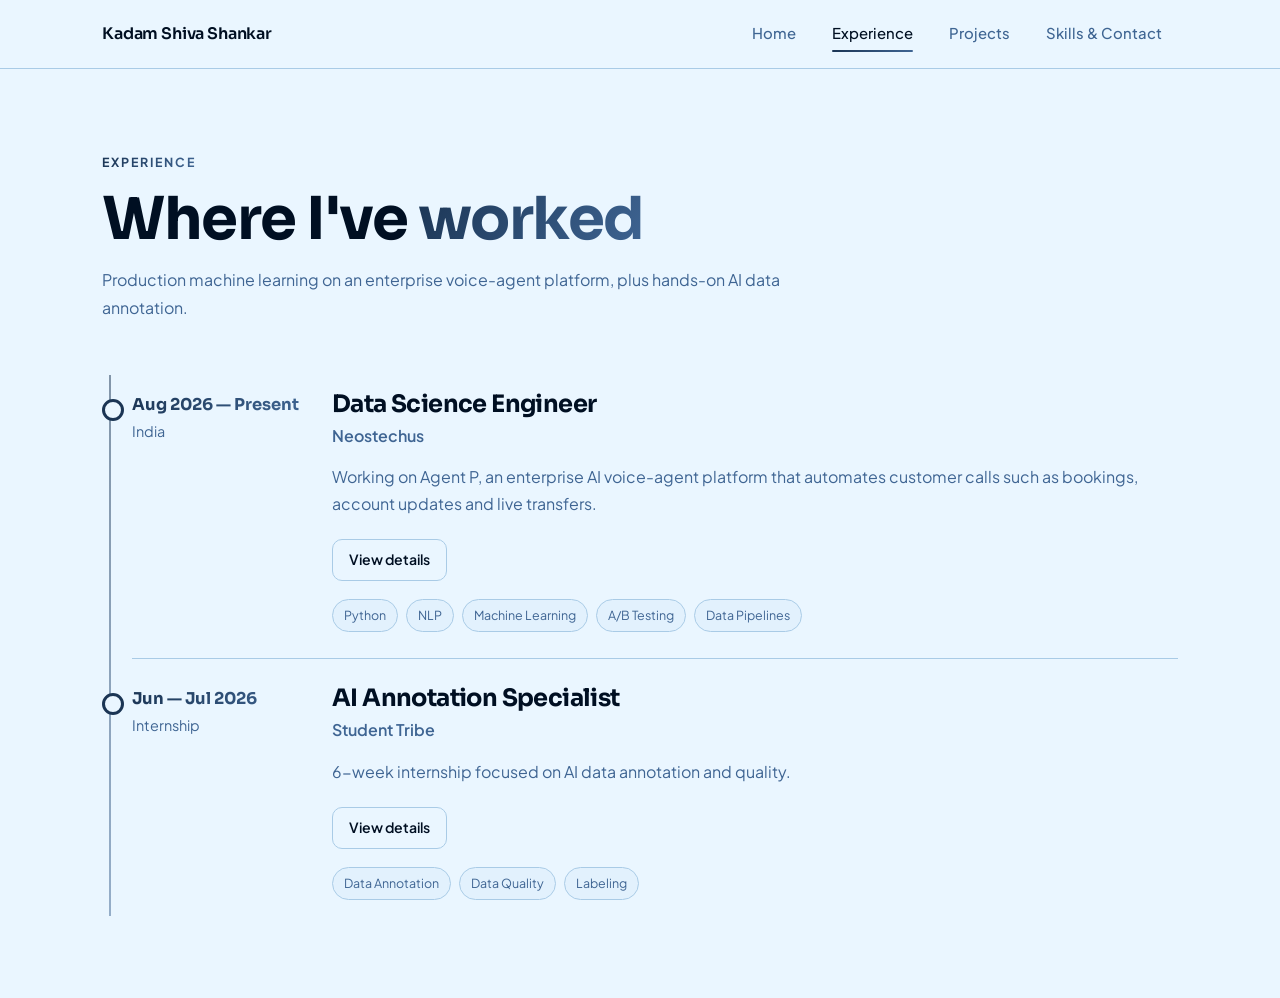
==== commit 1db47b2c: "Add files via upload" ====
--- a/experience.html
+++ b/experience.html
@@ -13,7 +13,7 @@
 </head>
 <body>
 <header class="nav"><div class="wrap">
-  <a class="logo" href="/"><span class="mark">KS</span><span class="full">Kadam Shiva Shankar</span></a>
+  <a class="logo" href="/"><span class="full">Kadam Shiva Shankar</span></a>
   <button class="burger" aria-label="Menu" aria-expanded="false">Menu</button>
   <nav class="links">
     <a href="/">Home</a>
@@ -69,10 +69,6 @@
   </div>
 </div></main>
 
-<footer><div class="wrap">
-  <span>© 2026 Kadam Shiva Shankar</span>
-  <a href="/skills#contact">Get in touch →</a>
-</div></footer>
 <script src="/script.js"></script>
 </body>
 </html>
--- a/styles.css
+++ b/styles.css
@@ -45,12 +45,13 @@
   .links{display:none;position:absolute;top:68px;left:0;right:0;flex-direction:column;align-items:stretch;background:var(--bg);border-bottom:1px solid var(--line);padding:12px 22px 18px}
   .links.open{display:flex;animation:drop .3s}
   .links a::after{left:16px;right:auto;width:28px}
-  .logo span.full{display:none}
+  .logo span.full{font-size:.98rem}
 }
 @keyframes drop{from{opacity:0;transform:translateY(-8px)}}
 
 /* ===== Hero ===== */
-.hero{padding:104px 0 70px;position:relative;overflow:hidden}
+.hero{padding:104px 0 70px;position:relative}
+html,body{overflow-x:clip}
 .orb{position:absolute;border-radius:50%;filter:blur(60px);opacity:.5;pointer-events:none;animation:float 14s ease-in-out infinite}
 .orb.o1{width:420px;height:420px;background:var(--a3);top:-120px;right:-80px;opacity:.3}
 .orb.o2{width:300px;height:300px;background:var(--a2);bottom:30px;left:-120px;opacity:.18;animation-delay:-6s}
@@ -107,7 +108,7 @@
 .more>div{overflow:hidden}
 .proj.open .more{grid-template-rows:1fr}
 .proj.open{border-color:var(--a1);box-shadow:0 0 0 1px var(--a1),var(--shadow)}
-.facts{display:grid;gap:10px;margin-top:10px;padding-top:16px;border-top:1px dashed var(--line)}
+.facts{display:grid;gap:10px;margin-top:10px}
 .facts div{display:grid;grid-template-columns:100px 1fr;gap:10px;font-size:.92rem}
 .facts dt{color:var(--a2);font-weight:600}
 .facts dd{color:var(--muted)}
@@ -171,7 +172,7 @@
 .toast{position:fixed;left:50%;bottom:28px;transform:translate(-50%,30px);background:var(--grad);color:var(--on);padding:12px 22px;border-radius:12px;font-weight:700;opacity:0;pointer-events:none;transition:all .35s;z-index:120}
 .toast.show{opacity:1;transform:translate(-50%,0)}
 
-footer{border-top:1px solid var(--line);padding:38px 0;color:var(--muted);font-size:.9rem;margin-top:40px}
+footer{padding:38px 0;color:var(--muted);font-size:.9rem;margin-top:40px}
 footer .wrap{display:flex;justify-content:space-between;gap:16px;flex-wrap:wrap}
 footer a:hover{color:var(--text)}
 
@@ -188,9 +189,9 @@
 a.row:hover .ic,.row.copy:hover .ic{background:var(--grad);color:var(--on);transform:rotate(-6deg) scale(1.08)}
 
 /* ===== Hero with photo ===== */
-.hero-grid{display:grid;grid-template-columns:1.25fr .75fr;gap:48px;align-items:center}
-.hero-grid h1{font-size:clamp(2.5rem,5.4vw,4.6rem);white-space:nowrap}
-.hero-photo{position:relative;justify-self:center;width:min(100%,380px)}
+.hero-grid{display:grid;grid-template-columns:minmax(0,1.2fr) minmax(0,.8fr);gap:48px;align-items:center}
+.hero-grid h1{font-size:clamp(2rem,3.6vw,3.4rem);white-space:nowrap}
+.hero-photo{position:relative;justify-self:center;width:min(100%,400px)}
 .frame{position:relative;display:block;width:100%;aspect-ratio:1/1;padding:3px;border:0;border-radius:38px;background:var(--grad);cursor:pointer;box-shadow:0 30px 70px -30px color-mix(in srgb,var(--a3) 70%,transparent);animation:floaty 7s ease-in-out infinite;transition:border-radius .7s cubic-bezier(.65,0,.35,1),box-shadow .4s,filter .3s;-webkit-tap-highlight-color:transparent}
 .frame.round{border-radius:50%}
 .frame::before{content:"";position:absolute;inset:3px;border-radius:inherit;background:radial-gradient(120% 90% at 50% 12%,color-mix(in srgb,var(--a3) 60%,var(--card)),var(--card) 72%)}
@@ -203,7 +204,7 @@
 @keyframes floaty{50%{transform:translateY(-10px)}}
 @media(max-width:860px){
   .hero-grid{grid-template-columns:1fr;gap:34px}
-  .hero-photo{order:-1;width:min(70%,280px)}
+  .hero-photo{order:-1;width:min(88%,360px)}
   .hero-grid h1{font-size:clamp(1.3rem,6.6vw,3.4rem)}
   }
 
@@ -269,3 +270,67 @@
 .modal li::marker{color:var(--a1)}
 .modal .org{color:var(--a2);font-weight:600}
 .modal li.extra{display:list-item}
+
+/* icon-only contact */
+.contact{display:flex;flex-wrap:wrap;gap:16px}
+.contact .row{padding:0;border:0;background:none;cursor:pointer;width:auto}
+.contact .row .ic{width:68px;height:68px;border-radius:20px;border:1px solid var(--line)}
+.contact .row .ic svg{width:28px;height:28px}
+a.row:hover,.row.copy:hover{transform:none}
+.contact .row:active .ic,.contact .row.pop .ic{animation:bounce .45s}
+.contact .row:hover .ic{background:var(--grad);color:var(--on);transform:translateY(-4px) scale(1.06)}
+/* language tags click effect */
+.langs .tag{cursor:pointer;transition:all .25s;-webkit-tap-highlight-color:transparent}
+.langs .tag.on{background:var(--grad);color:var(--on);border-color:transparent;transform:translateY(-3px) scale(1.06);box-shadow:0 14px 30px -14px var(--a1)}
+.langs .tag.bounce{animation:bounce .4s}
+
+/* Certificates */
+.card.cert{display:block;width:100%;text-align:left;font:inherit;color:var(--text);cursor:pointer;-webkit-tap-highlight-color:transparent}
+.lightbox{position:fixed;inset:0;z-index:120;display:grid;place-items:center;padding:18px;background:rgba(0,10,24,.82);backdrop-filter:blur(8px);-webkit-backdrop-filter:blur(8px);opacity:0;pointer-events:none;transition:opacity .3s}
+.lightbox.show{opacity:1;pointer-events:auto}
+.lightbox figure{margin:0;max-width:min(1100px,100%);transform:scale(.82) translateY(30px);opacity:0;transition:transform .5s cubic-bezier(.2,.9,.25,1.12),opacity .35s}
+.lightbox.show figure{transform:none;opacity:1}
+.lightbox img{display:block;max-width:100%;max-height:78vh;margin:auto;border-radius:20px;border:5px solid #fff;box-shadow:0 0 0 2px var(--a1),0 40px 90px -20px rgba(0,0,0,.8),0 0 80px -10px var(--a1);background:#fff}
+.lightbox figcaption{margin-top:14px;text-align:center;color:#eaf6ff;font-family:var(--head);font-weight:600}
+.lightbox .x{position:absolute;top:16px;right:16px;width:42px;height:42px;border-radius:50%;border:1px solid rgba(255,255,255,.3);background:rgba(255,255,255,.12);color:#fff;font-size:1.4rem;cursor:pointer;transition:transform .3s}
+.lightbox .x:hover{transform:rotate(90deg)}
+
+.proj .live{margin-top:16px;display:inline-flex;width:fit-content;justify-self:start;align-self:flex-start;align-items:center;gap:8px;padding:10px 18px;font-size:.92rem}
+.proj .live svg{transition:transform .3s}
+.proj .live:hover svg{transform:translate(3px,-3px)}
+
+/* ---- line-style lists (no boxes) ---- */
+main{padding-bottom:72px}
+.lines{margin-top:20px;border-top:1px solid var(--line)}
+.line{position:relative;display:grid;grid-template-columns:44px minmax(0,1fr);gap:4px 20px;align-items:start;padding:22px 6px;border:0;border-bottom:1px solid var(--line);border-radius:0;background:none;text-align:left;font:inherit;color:var(--text);width:100%;transition:background .3s,padding .3s}
+.line .txt h3{font-size:1.15rem}
+.line .txt p{color:var(--muted);margin-top:4px;font-size:.96rem}
+.lines.go .line,.lines.certlist .line{grid-template-columns:auto minmax(0,1fr) auto;align-items:center;cursor:pointer}
+.lines.certlist .line{grid-template-columns:44px minmax(0,1fr) auto}
+.line .num{font-family:var(--head);font-weight:700;color:var(--a2);font-size:.9rem;min-width:28px}
+.line .open{display:inline-flex;align-items:center;gap:8px;color:var(--a1);font-weight:700;font-size:.9rem;white-space:nowrap;border:1px solid var(--line);border-radius:999px;padding:8px 14px;transition:all .3s}
+.line .open i{font-style:normal;display:inline-block;transition:transform .3s}
+.lines.go .line:hover,.lines.certlist .line:hover,.lines.go .line:focus-visible,.lines.certlist .line:focus-visible{background:color-mix(in srgb,var(--a1) 8%,transparent);padding-left:16px}
+.line:hover .open,.line:focus-visible .open{background:var(--grad);color:var(--on);border-color:transparent}
+.line:hover .open i{transform:translateX(4px)}
+.lines.certlist .line:hover .open i{transform:translate(3px,-3px)}
+.line:active{transform:scale(.99)}
+@media(max-width:560px){
+  .lines.go .line{grid-template-columns:auto minmax(0,1fr)}
+  .lines.go .line .open{grid-column:2;justify-self:start;margin-top:8px}
+  .lines.certlist .line{grid-template-columns:44px minmax(0,1fr)}
+  .lines.certlist .line .open{grid-column:2;justify-self:start;margin-top:8px}
+}
+/* ---- timeline without boxes (experience + education) ---- */
+.timeline{position:relative;margin-top:34px;display:grid;gap:0;padding-left:30px}
+.timeline::before{content:"";position:absolute;left:7px;top:10px;bottom:10px;width:2px;background:linear-gradient(var(--a1),var(--a2));opacity:.5}
+.role{border:0;background:none;border-radius:0;padding:26px 0;border-bottom:1px solid var(--line);transition:padding .3s,background .3s}
+.role:last-child{border-bottom:0}
+.role::before{content:"";position:absolute;left:-30px;top:34px;width:16px;height:16px;border-radius:50%;background:var(--bg);border:3px solid var(--a1)}
+.role:hover{border-color:var(--line);transform:none;padding-left:10px}
+.edu{gap:0}
+.edu .item{border:0;background:none;border-radius:0;padding:22px 0;border-bottom:1px solid var(--line)}
+.edu .item:last-child{border-bottom:0}
+.edu .item:hover{transform:none;padding-left:10px}
+/* project link clarity */
+.proj .newtab{display:block;margin-top:6px;color:var(--muted);font-size:.78rem}
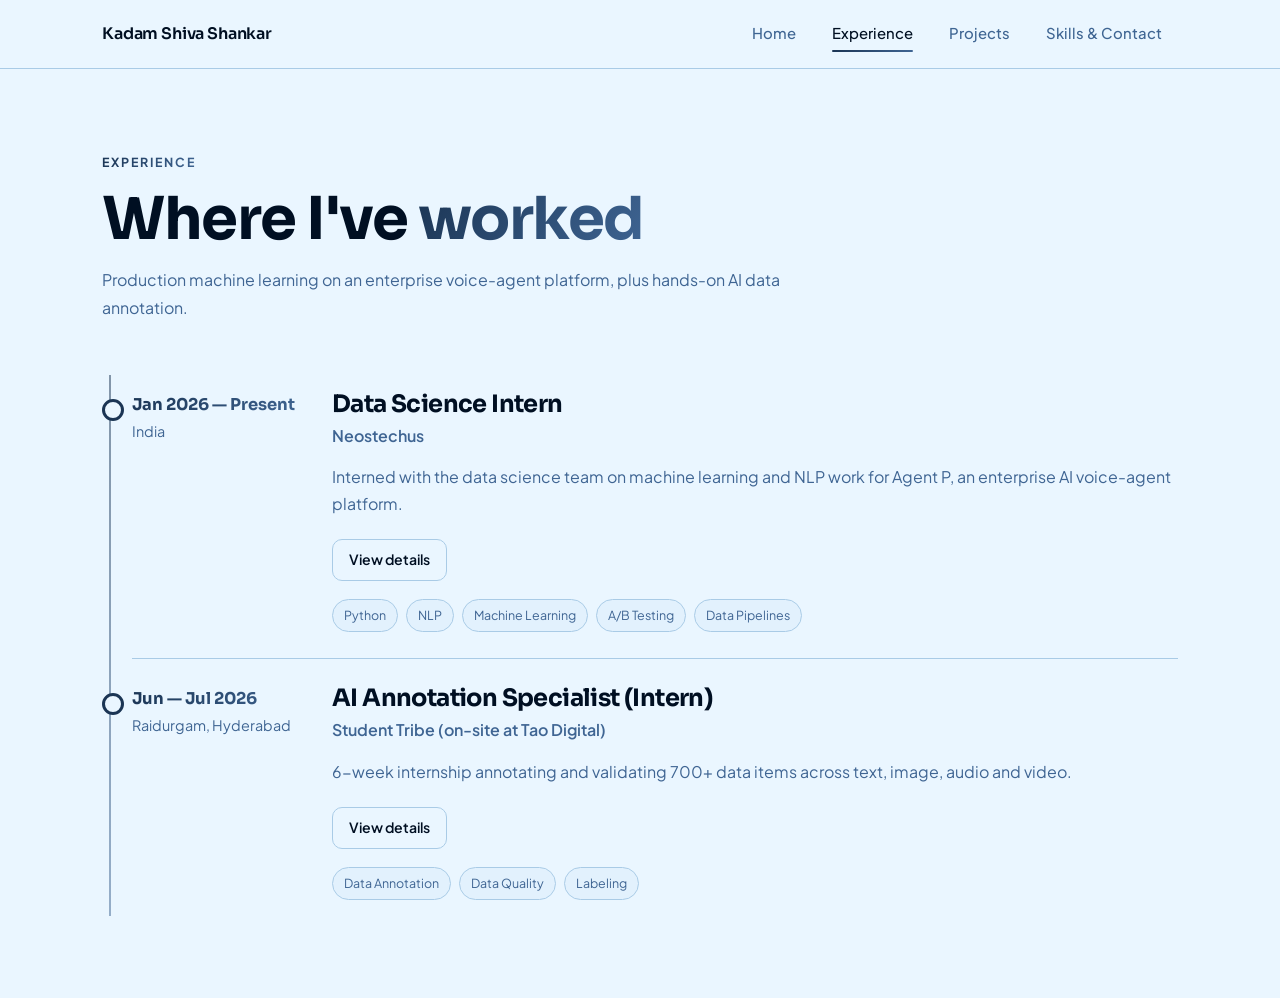
==== commit 97eb16be: "Add files via upload" ====
--- a/experience.html
+++ b/experience.html
@@ -32,20 +32,17 @@
 
   <div class="timeline">
     <article class="role reveal" role="button" tabindex="0" aria-haspopup="dialog">
-      <div class="when"><b>Aug 2026 — Present</b>India</div>
+      <div class="when"><b>Jan 2026 — Present</b>India</div>
       <div>
-        <h3>Data Science Engineer</h3>
+        <h3>Data Science Intern</h3>
         <p class="org">Neostechus</p>
-        <p class="intro">Working on Agent P, an enterprise AI voice-agent platform that automates customer calls such as bookings, account updates and live transfers.</p>
+        <p class="intro">Interned with the data science team on machine learning and NLP work for Agent P, an enterprise AI voice-agent platform.</p>
         <div class="detail"><ul>
           <li>Build and fine-tune machine learning and NLP models that detect customer intent and support natural, interruption-safe conversations.</li>
           <li>Design and maintain data pipelines that collect, clean and structure call transcripts and interaction data for model training and evaluation.</li>
           <li>Analyze performance metrics such as containment rate, latency, CSAT and escalation signals to find problems and improve call outcomes.</li>
           <li class="extra">Run evaluations and A/B tests on conversation flows and model versions, turning results into clear recommendations for the product team.</li>
-          <li class="extra">Work with backend engineers to integrate models into production APIs and workflows with low latency and reliable behavior.</li>
           <li class="extra">Monitor deployed models for accuracy and drift, and retrain them when performance drops.</li>
-          <li class="extra">Build dashboards and reports that turn call data into insights for stakeholders.</li>
-          <li class="extra">Write clean, version-controlled Python code and document experiments and results.</li>
         </ul></div>
         <button class="toggle" type="button">View details</button>
         <div class="tags"><span class="tag">Python</span><span class="tag">NLP</span><span class="tag">Machine Learning</span><span class="tag">A/B Testing</span><span class="tag">Data Pipelines</span></div>
@@ -53,14 +50,14 @@
     </article>
 
     <article class="role reveal" role="button" tabindex="0" aria-haspopup="dialog">
-      <div class="when"><b>Jun — Jul 2026</b>Internship</div>
+      <div class="when"><b>Jun — Jul 2026</b>Raidurgam, Hyderabad</div>
       <div>
-        <h3>AI Annotation Specialist</h3>
-        <p class="org">Student Tribe</p>
-        <p class="intro">6-week internship focused on AI data annotation and quality.</p>
+        <h3>AI Annotation Specialist (Intern)</h3>
+        <p class="org">Student Tribe (on-site at Tao Digital)</p>
+        <p class="intro">6-week internship annotating and validating 700+ data items across text, image, audio and video.</p>
         <div class="detail"><ul>
-          <li>Completed a 6-week internship focused on AI data annotation, including reviewing, categorizing, labeling and validating data against project requirements and quality standards.</li>
-          <li>Maintained attention to detail, consistency and accuracy, and followed project guidelines throughout.</li>
+          <li>Annotated, reviewed, categorized, labeled and validated 700+ data items across 4 data types (text, image, audio, video) in 6 weeks, averaging 100+ items per week using company-provided annotation tools.</li>
+          <li>Maintained accuracy and consistency across all 700+ items by following project guidelines and quality standards.</li>
         </ul></div>
         <button class="toggle" type="button">View details</button>
         <div class="tags"><span class="tag">Data Annotation</span><span class="tag">Data Quality</span><span class="tag">Labeling</span></div>
--- a/styles.css
+++ b/styles.css
@@ -334,3 +334,9 @@
 .edu .item:hover{transform:none;padding-left:10px}
 /* project link clarity */
 .proj .newtab{display:block;margin-top:6px;color:var(--muted);font-size:.78rem}
+
+.contact .row{position:relative}
+.contact .row .ext{position:absolute;top:-6px;right:-6px;width:24px;height:24px;border-radius:50%;display:grid;place-items:center;background:var(--grad);color:var(--on);font-style:normal;font-size:.8rem;font-weight:700;border:2px solid var(--bg)}
+.legend{margin-top:16px;color:var(--muted);font-size:.84rem}
+.legend b{color:var(--a1)}
+.modal .tags{margin-top:20px}.modal .detail{margin-bottom:6px}
